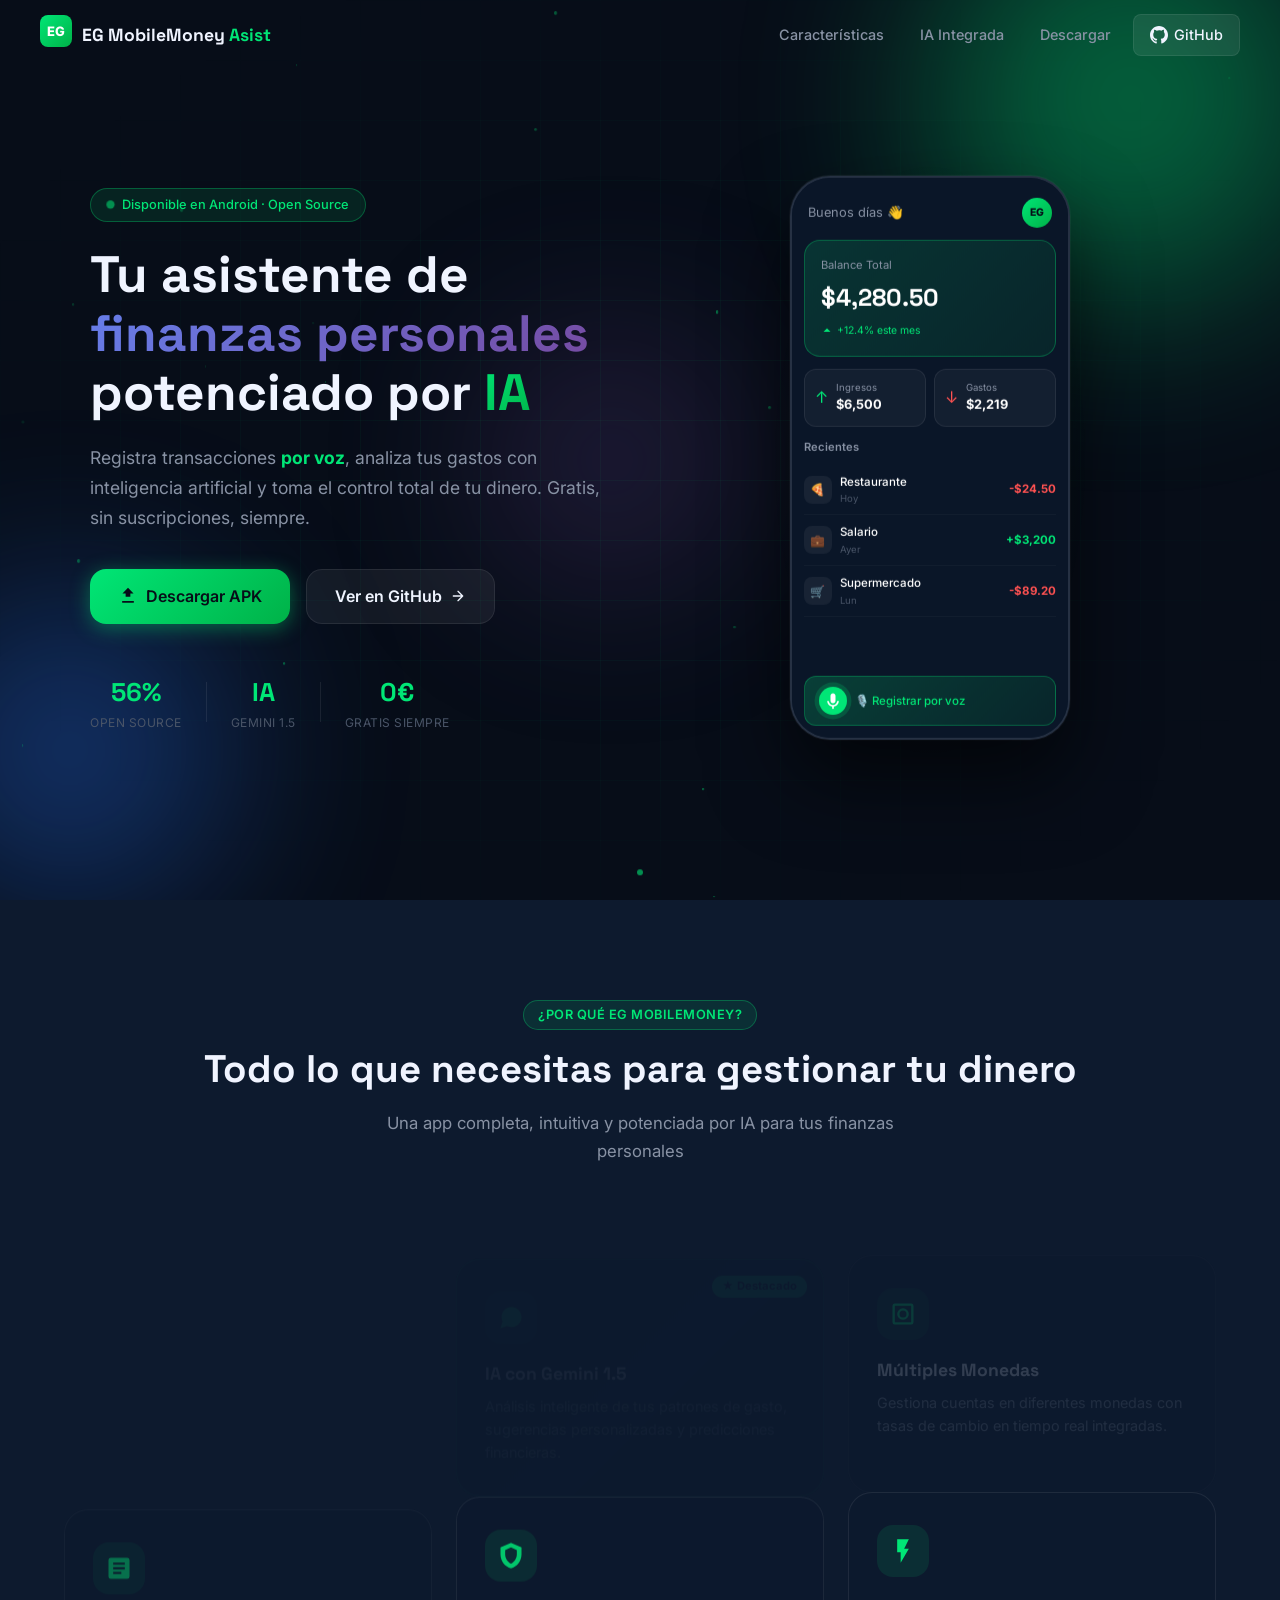
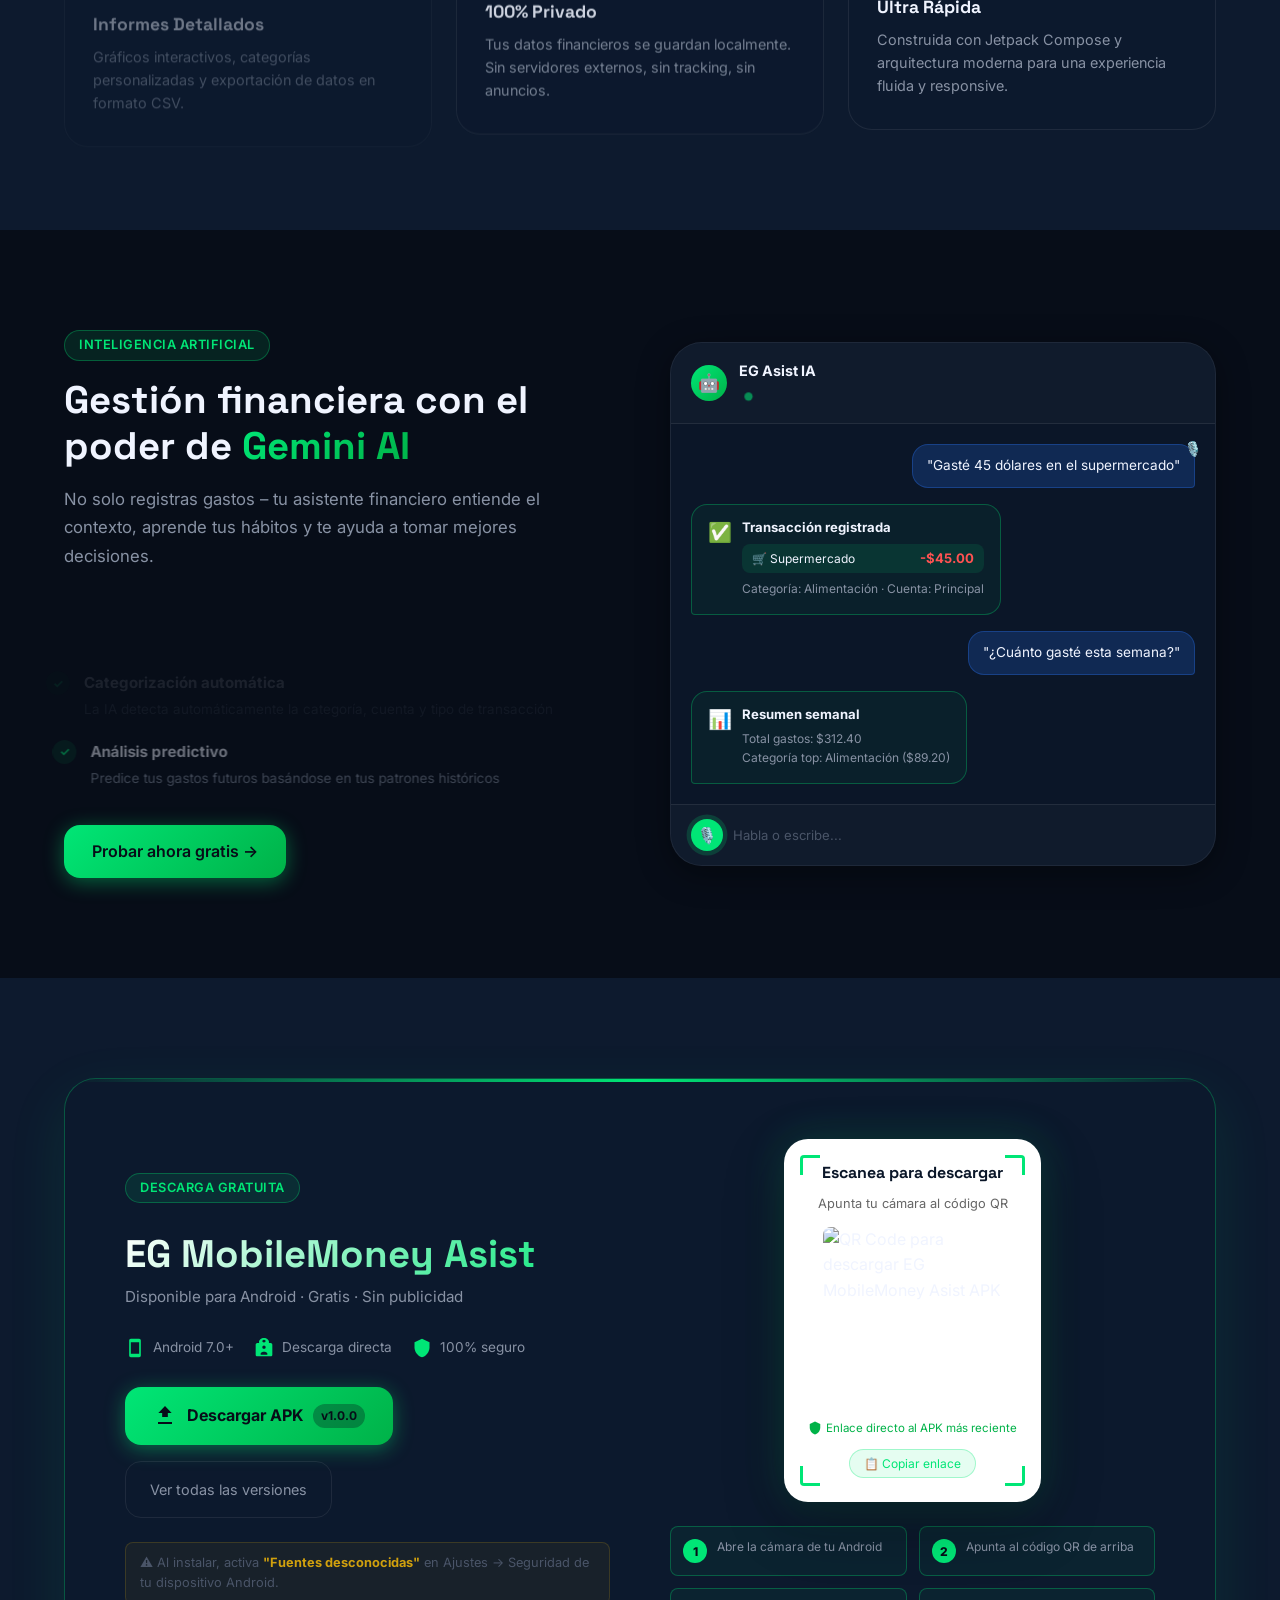
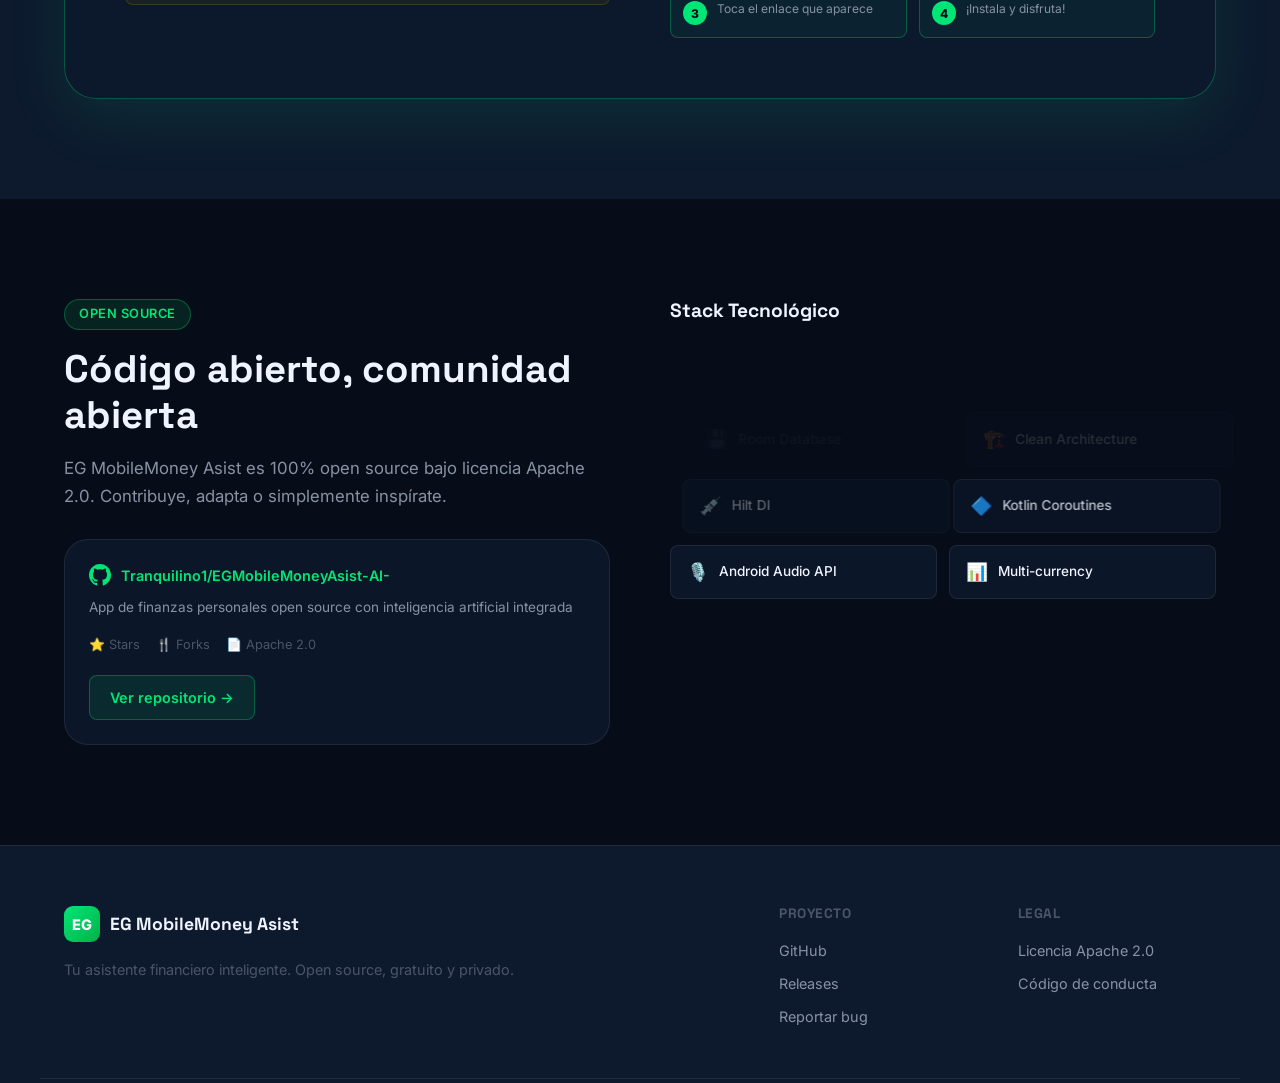
==== index.html @ 2d789207 "feat: EG MobileMoney Asist Rebranding & Multimodal Voice Agent" ====
<!DOCTYPE html>
<html lang="es">
<head>
  <meta charset="UTF-8" />
  <meta http-equiv="refresh" content="0; url=docs/landing/index.html" />
  <title>EG MobileMoney Asist</title>
</head>
<body>
  <p>Redireccionando a <a href="docs/landing/index.html">EG MobileMoney Asist</a>...</p>
</body>
</html>
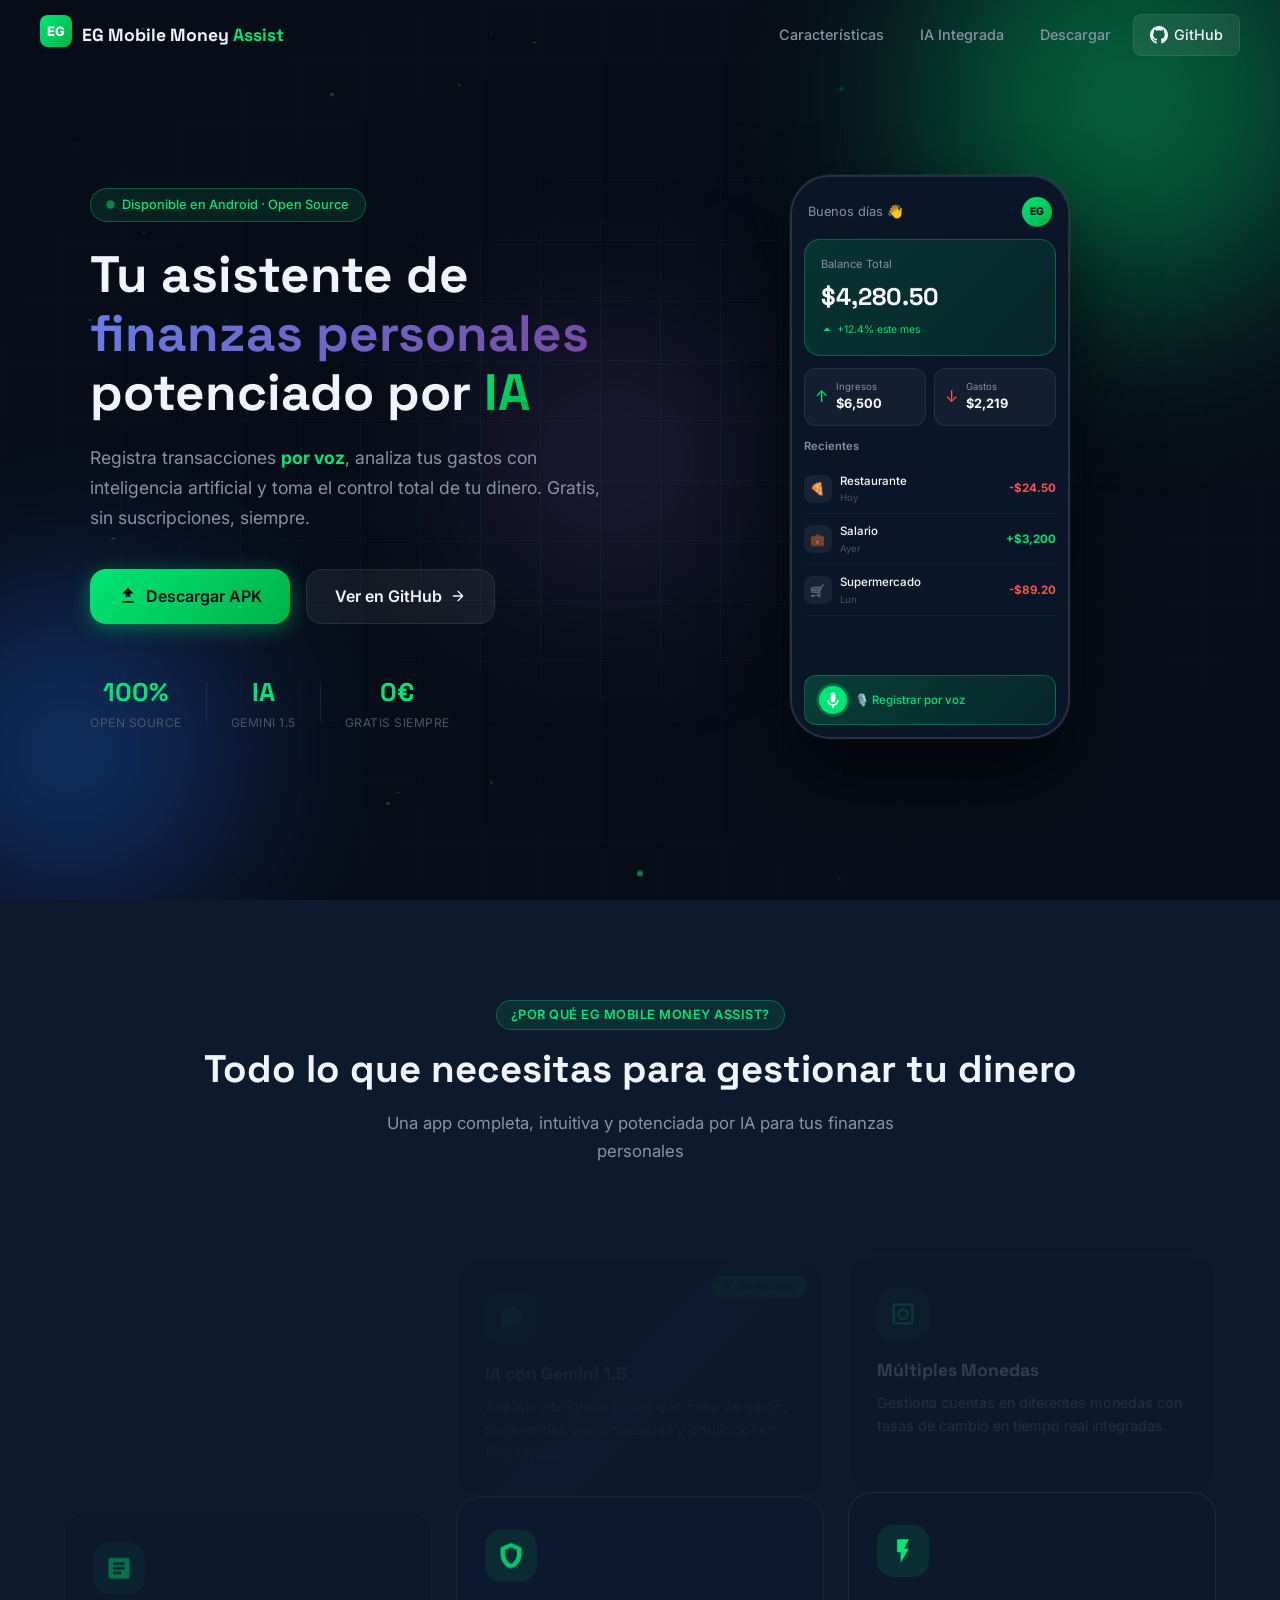
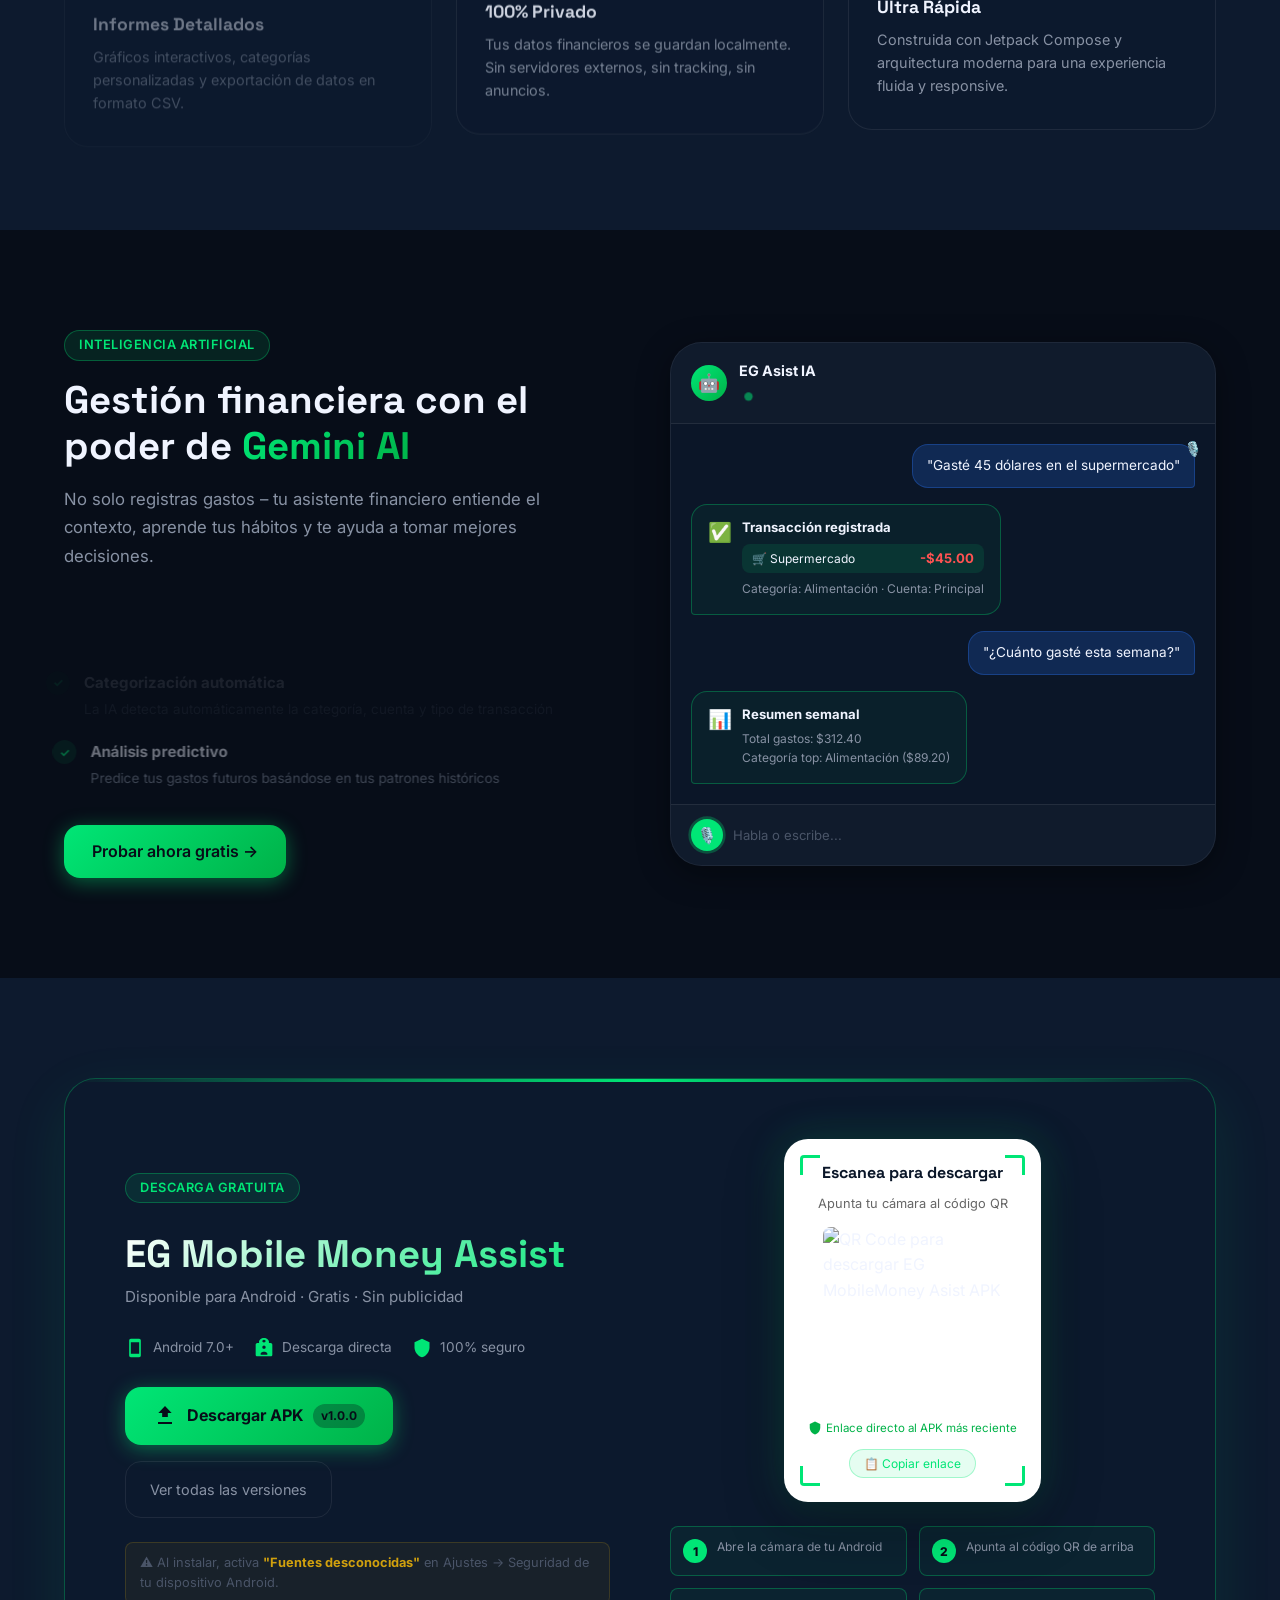
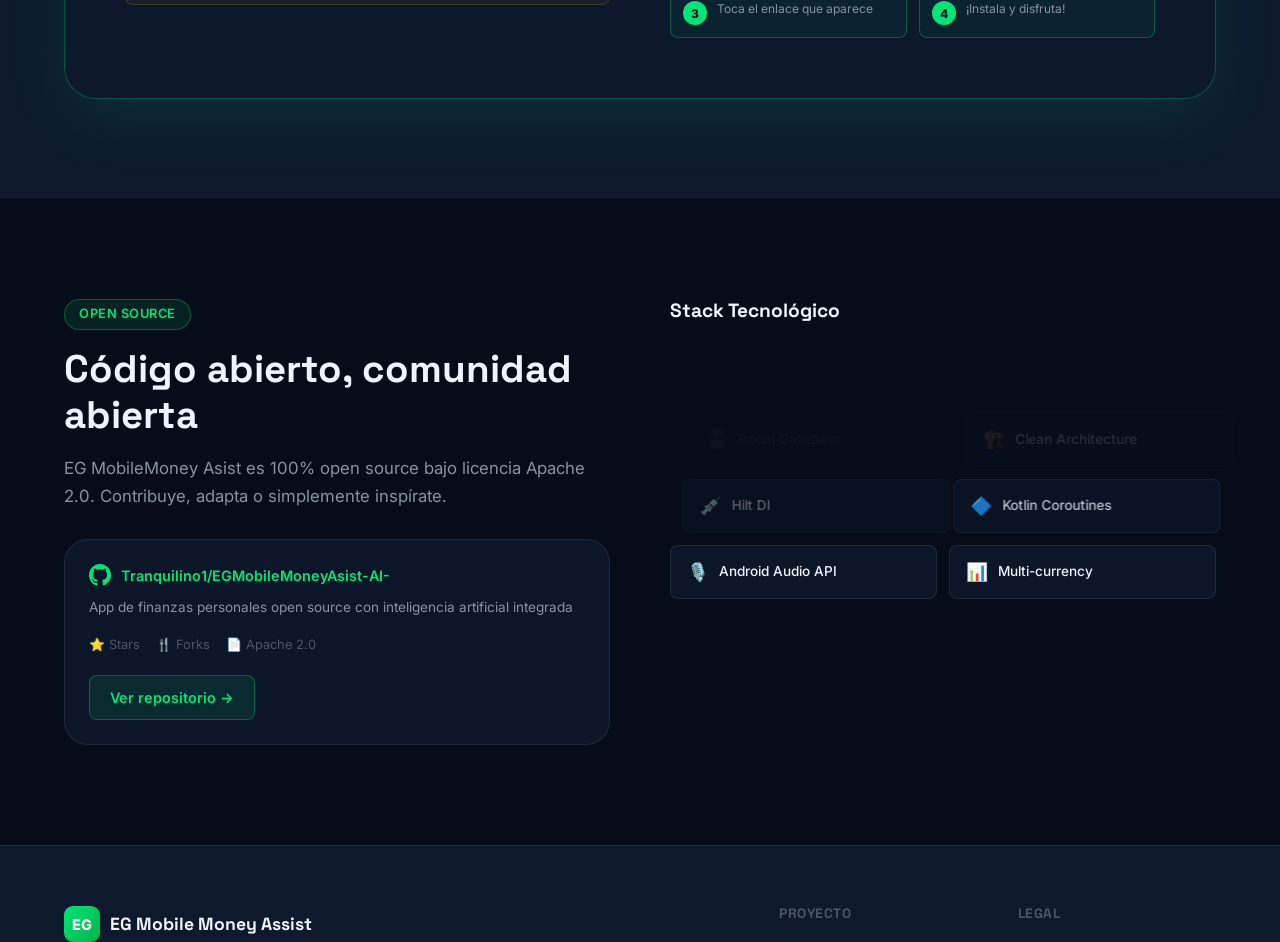
==== commit e473bc44: "docs: add technical documentation, interactive presentation slides and update app branding to EG Mob" ====
--- a/index.html
+++ b/index.html
@@ -3,9 +3,9 @@
 <head>
   <meta charset="UTF-8" />
   <meta http-equiv="refresh" content="0; url=docs/landing/index.html" />
-  <title>EG MobileMoney Asist</title>
+  <title>EG Mobile Money Assist</title>
 </head>
 <body>
-  <p>Redireccionando a <a href="docs/landing/index.html">EG MobileMoney Asist</a>...</p>
+  <p>Redireccionando a <a href="docs/landing/index.html">EG Mobile Money Assist</a>...</p>
 </body>
 </html>
